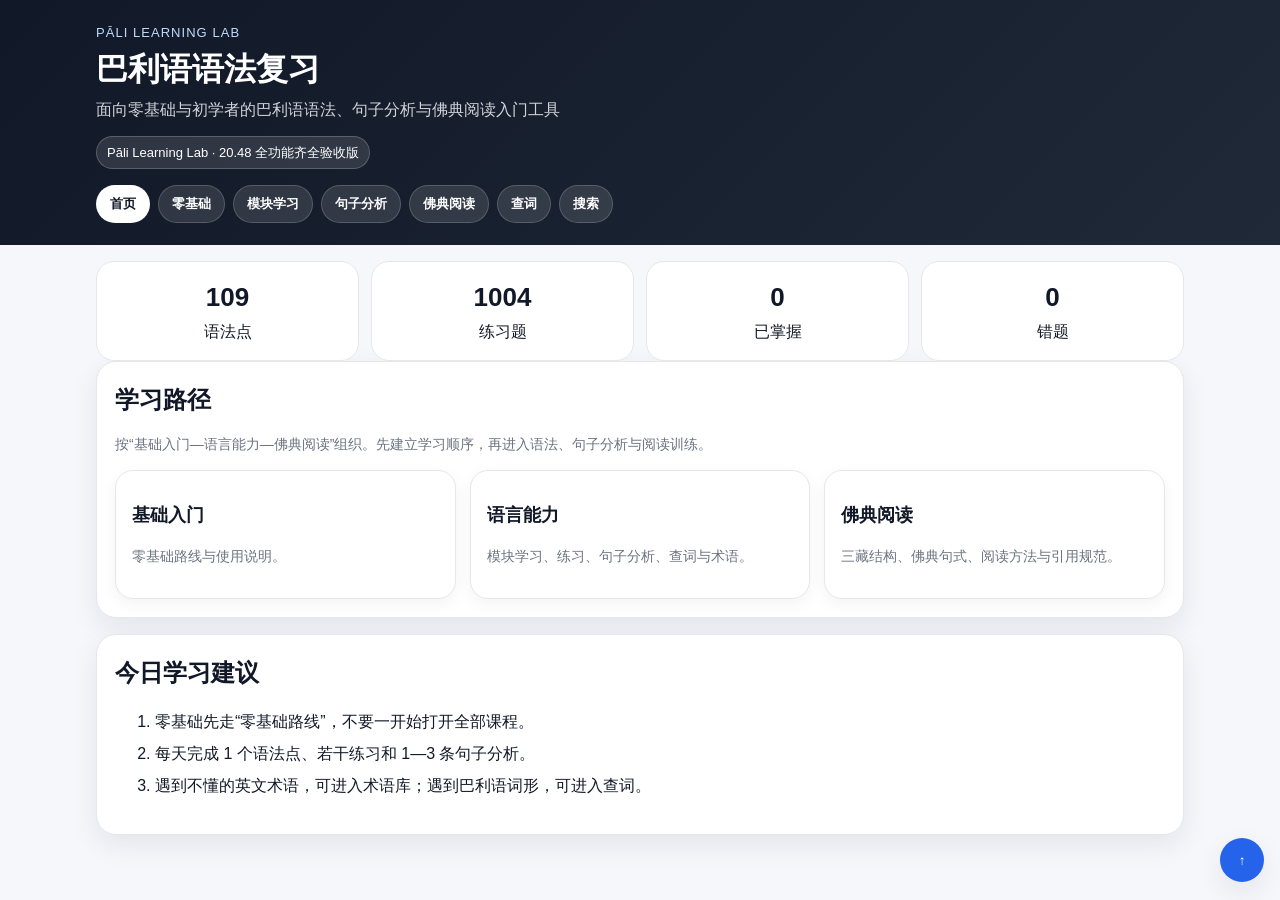
==== index.html @ fe6819bc "Add files via upload" ====
<!doctype html>
<html lang="zh-CN">
<head>
  <meta charset="utf-8">
  <meta name="viewport" content="width=device-width, initial-scale=1">
  <meta http-equiv="Cache-Control" content="no-cache, no-store, must-revalidate">
  <meta http-equiv="Pragma" content="no-cache">
  <meta http-equiv="Expires" content="0">
  <title>巴利语语法复习｜Pāli Learning Lab</title>
  <link rel="stylesheet" href="style.css?v=20.48">
</head>
<body>
  <header class="site-header" id="top">
    <div class="header-inner">
      <div class="brand-block">
        <p class="eyebrow">Pāli Learning Lab</p>
        <h1>巴利语语法复习</h1>
        <p class="subtitle">面向零基础与初学者的巴利语语法、句子分析与佛典阅读入门工具</p>
        <span class="version-badge">Pāli Learning Lab · 20.48 全功能齐全验收版</span>
      </div>
      <nav class="top-nav" aria-label="主导航">
        <button data-page="home">首页</button>
        <button data-page="routes">零基础</button>
        <button data-page="modules">模块学习</button>
        <button data-page="sentence">句子分析</button>
        <button data-page="buddhist">佛典阅读</button>
        <button data-page="dictionary">查词</button>
        <button data-page="search">搜索</button>
      </nav>
    </div>
  </header>

  <main class="container">
    <section id="app" class="app-panel" aria-live="polite"><div class="card loading">正在加载，请稍候……</div></section>
  </main>

  <button class="float-top" data-action="top" aria-label="回到顶部">↑</button>

  <script src="app.js?v=20.48"></script>
</body>
</html>
---- style.css ----
:root{
  --bg:#f6f7fb;--card:#ffffff;--ink:#111827;--muted:#6b7280;--line:#e5e7eb;
  --blue:#2563eb;--blue-soft:#dbeafe;--green:#16a34a;--green-soft:#dcfce7;
  --red:#dc2626;--red-soft:#fee2e2;--gold:#b7791f;--gold-soft:#fef3c7;
  --shadow:0 10px 28px rgba(15,23,42,.08);--radius:20px;
}
*{box-sizing:border-box}html{scroll-behavior:smooth}body{margin:0;background:var(--bg);color:var(--ink);font-family:-apple-system,BlinkMacSystemFont,"Segoe UI","Microsoft YaHei",Arial,sans-serif;line-height:1.65}.site-header{background:linear-gradient(135deg,#111827,#1f2937);color:#fff}.header-inner{max-width:1120px;margin:0 auto;padding:22px 16px}.eyebrow{margin:0 0 6px;color:#bfdbfe;letter-spacing:.08em;text-transform:uppercase;font-size:13px}.brand-block h1{font-size:32px;line-height:1.25;margin:0}.subtitle{margin:8px 0 12px;color:#d1d5db}.version-badge{display:inline-block;background:rgba(255,255,255,.12);border:1px solid rgba(255,255,255,.2);border-radius:999px;padding:5px 10px;font-size:13px}.top-nav{display:flex;flex-wrap:wrap;gap:8px;margin-top:16px}.top-nav button{width:auto;margin:0;padding:9px 13px;border-radius:999px;background:rgba(255,255,255,.12);border:1px solid rgba(255,255,255,.18);color:#fff;font-weight:800}.top-nav button.active,.top-nav button:hover{background:#fff;color:#111827}.container{max-width:1120px;margin:0 auto;padding:16px}.app-panel{min-height:50vh}.card{background:var(--card);border:1px solid var(--line);border-radius:var(--radius);padding:18px;margin-bottom:16px;box-shadow:var(--shadow)}.card.compact{padding:14px}.grid{display:grid;grid-template-columns:repeat(3,1fr);gap:14px}.grid.two{grid-template-columns:repeat(2,1fr)}.grid.four{grid-template-columns:repeat(4,1fr)}.entry-card,.module-card,.lesson-card,.result-card,.term-card,.sentence-card{background:#fff;border:1px solid var(--line);border-radius:18px;padding:16px;box-shadow:0 5px 16px rgba(15,23,42,.05)}.entry-card.clickable,.module-card,.lesson-card,.result-card.clickable,.term-card.clickable{cursor:pointer;transition:.16s}.entry-card.clickable:hover,.module-card:hover,.lesson-card:hover,.result-card.clickable:hover,.term-card.clickable:hover{transform:translateY(-2px);border-color:var(--blue);box-shadow:0 10px 22px rgba(37,99,235,.12)}h2{margin:0 0 12px;font-size:24px}h3{margin:14px 0 8px;font-size:18px}.muted{color:var(--muted);font-size:14px}.stats{display:grid;grid-template-columns:repeat(4,1fr);gap:12px}.stat{background:#fff;border:1px solid var(--line);border-radius:18px;padding:14px;text-align:center}.stat strong{display:block;font-size:26px}.section-title{display:flex;align-items:center;gap:8px;margin:18px 0 10px}.section-title:before{content:"";width:5px;height:22px;border-radius:999px;background:var(--blue)}button,.btn{display:inline-flex;align-items:center;justify-content:center;gap:6px;border:0;border-radius:14px;background:#e5e7eb;color:#111827;padding:11px 14px;font-weight:800;cursor:pointer;text-decoration:none}.btn.primary,button.primary{background:var(--blue);color:#fff}.btn.secondary,button.secondary{background:#6b7280;color:#fff}.btn.success,button.success{background:var(--green);color:#fff}.btn.danger,button.danger{background:var(--red);color:#fff}.button-row{display:flex;flex-wrap:wrap;gap:10px;margin:12px 0}.button-row button,.button-row .btn{width:auto}.nav-row{display:flex;flex-wrap:wrap;gap:8px;margin:12px 0}.nav-row button{width:auto;padding:9px 12px}.pill{display:inline-block;border-radius:999px;background:var(--blue-soft);color:#1d4ed8;padding:4px 9px;font-size:12px;font-weight:800;margin:2px}.pill.green{background:var(--green-soft);color:#166534}.pill.red{background:var(--red-soft);color:#991b1b}.pill.gold{background:var(--gold-soft);color:#854d0e}.loading{padding:28px;text-align:center;color:var(--muted)}.error{background:var(--red-soft);border:1px solid #fecaca;border-radius:16px;padding:14px;color:#991b1b}.hidden{display:none!important}input,select,textarea{width:100%;border:1px solid #d1d5db;border-radius:14px;padding:11px 12px;font-size:16px;background:#fff;margin:6px 0 12px}label{display:block;font-weight:800;margin-top:10px}.table-wrap{overflow-x:auto}table{width:100%;border-collapse:collapse;font-size:15px;margin-top:8px}th,td{border:1px solid var(--line);padding:9px;text-align:left;vertical-align:top}th{background:#f3f4f6}.example{border-left:4px solid var(--blue);background:#f9fafb;border-radius:14px;padding:12px;margin:10px 0}.pali{font-size:19px;font-weight:800}.translation{color:#374151}.note{color:var(--muted);font-size:14px}.ipa-term{border-bottom:1px dotted #64748b;position:relative;cursor:help}.ipa-term:hover:after,.ipa-term.show-ipa:after{content:attr(data-ipa);position:absolute;left:0;bottom:100%;white-space:nowrap;background:#111827;color:#fff;border-radius:8px;padding:3px 7px;font-size:12px;z-index:9}.ipa-inline{color:#4b5563;margin-left:4px}.vocab-details>summary{cursor:pointer;font-weight:800}.vocab-table td:first-child{font-weight:800}.abbr-list{display:flex;flex-wrap:wrap;gap:6px}.abbr-chip{background:#eef2ff;color:#3730a3;border-radius:999px;padding:4px 8px;font-size:12px;font-weight:800}.concept-btn{width:auto;background:#eef2ff;color:#1e40af;border:1px solid #bfdbfe;margin:3px;padding:7px 10px}.tabs{display:flex;flex-wrap:wrap;gap:8px;margin:12px 0}.tabs button{width:auto}.tabs button.active{background:var(--blue);color:#fff}.search-groups{display:grid;gap:14px}.result-list{display:grid;gap:10px}.sentence-main{font-size:22px;font-weight:800;margin:8px 0}.token-table td:first-child{font-weight:800}.exercise-box{background:#f9fafb;border:1px solid var(--line);border-radius:18px;padding:16px;margin:12px 0}.option{display:block;width:100%;text-align:left;margin:8px 0;background:#f3f4f6}.option.selected{outline:2px solid var(--blue);background:var(--blue-soft)}.feedback{padding:12px;border-radius:14px;margin-top:10px}.feedback.good{background:var(--green-soft);color:#166534}.feedback.bad{background:var(--red-soft);color:#991b1b}.float-top{position:fixed;right:16px;bottom:18px;width:44px;height:44px;border-radius:999px;background:var(--blue);color:#fff;box-shadow:var(--shadow)}.footer-note{text-align:center;color:var(--muted);font-size:13px;margin:28px 0}.reading-list{display:grid;gap:12px}.summary-list li{margin-bottom:6px}.progressbar{height:8px;background:#e5e7eb;border-radius:999px;overflow:hidden}.progressbar span{display:block;height:100%;background:var(--green)}@media(max-width:780px){.grid,.grid.two,.grid.four,.stats{grid-template-columns:1fr}.brand-block h1{font-size:26px}.top-nav{gap:6px}.top-nav button{font-size:14px;padding:8px 10px}.container{padding:12px}.card{padding:15px}.button-row button,.nav-row button{flex:1 1 auto}.sentence-main{font-size:20px}table{font-size:14px}.float-top{right:10px;bottom:12px}}

/* 1.1 hybrid polish */
.loading{padding:18px;text-align:center;color:#6b7280}.ipa-term{border-bottom:1px dotted currentColor;cursor:help;position:relative}.ipa-term::after{content:attr(data-ipa);display:none;position:absolute;left:0;top:1.4em;z-index:20;background:#111827;color:#fff;border-radius:10px;padding:4px 8px;font-size:12px;white-space:nowrap;box-shadow:0 8px 18px rgba(0,0,0,.16)}.ipa-term:hover::after,.ipa-term.show-ipa::after{display:inline-block}.ipa-inline{font-weight:500;color:#6b7280;margin-left:6px}.vocab-table td:first-child{font-weight:800;color:#111827}.nav-row{display:flex;gap:8px;flex-wrap:wrap;margin:10px 0 14px}.nav-row button{width:auto}.button-row{display:flex;gap:8px;flex-wrap:wrap}.button-row button{width:auto;flex:1 1 150px}.tabs{display:flex;gap:8px;flex-wrap:wrap;margin:12px 0}.tabs button{width:auto}.tabs .active{background:#2563eb;color:white}.result-card,.lesson-card,.entry-card,.module-card{word-break:break-word}
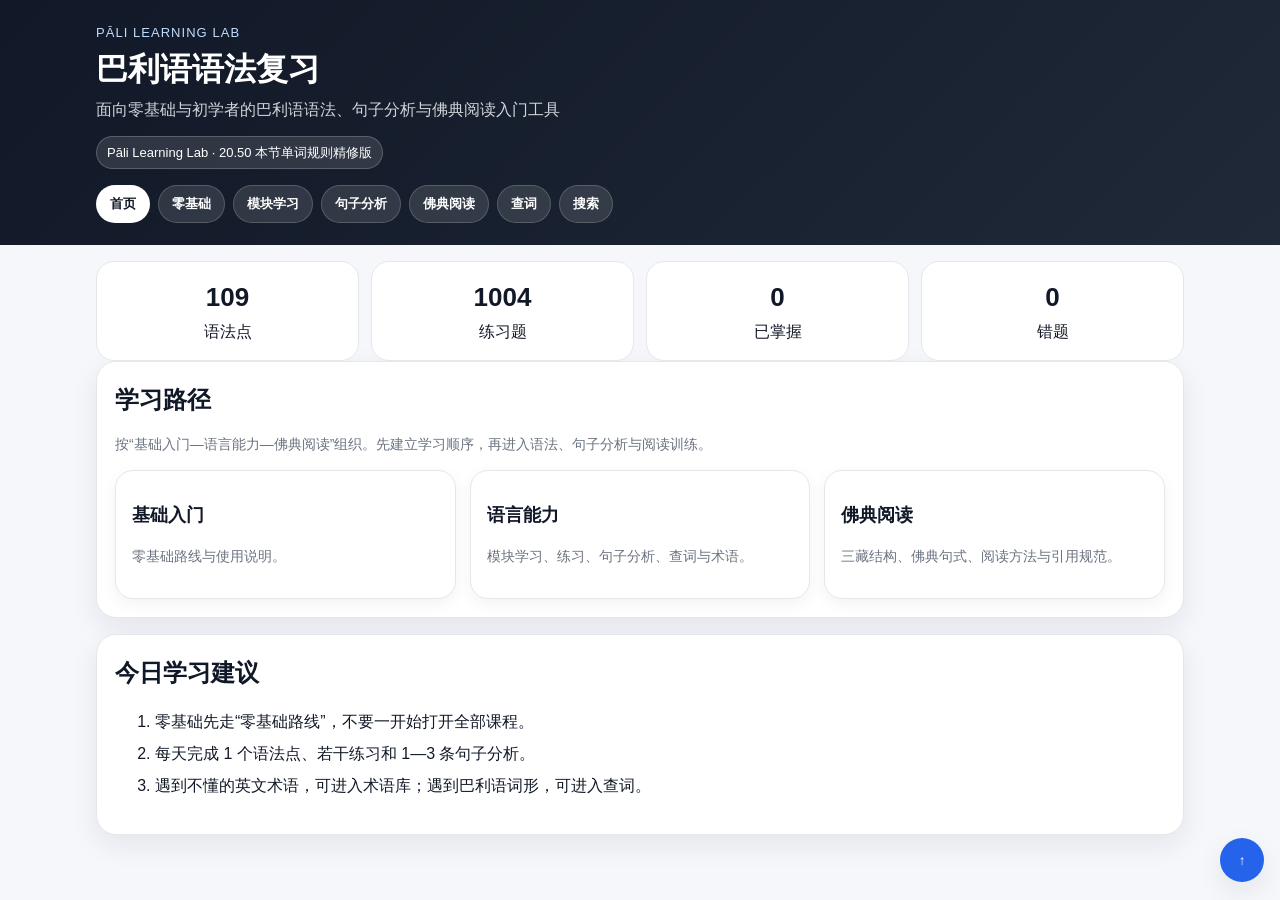
==== commit 7dadd1b1: "Add files via upload" ====
--- a/index.html
+++ b/index.html
@@ -7,7 +7,7 @@
   <meta http-equiv="Pragma" content="no-cache">
   <meta http-equiv="Expires" content="0">
   <title>巴利语语法复习｜Pāli Learning Lab</title>
-  <link rel="stylesheet" href="style.css?v=20.48">
+  <link rel="stylesheet" href="style.css?v=20.50">
 </head>
 <body>
   <header class="site-header" id="top">
@@ -16,7 +16,7 @@
         <p class="eyebrow">Pāli Learning Lab</p>
         <h1>巴利语语法复习</h1>
         <p class="subtitle">面向零基础与初学者的巴利语语法、句子分析与佛典阅读入门工具</p>
-        <span class="version-badge">Pāli Learning Lab · 20.48 全功能齐全验收版</span>
+        <span class="version-badge">Pāli Learning Lab · 20.50 本节单词规则精修版</span>
       </div>
       <nav class="top-nav" aria-label="主导航">
         <button data-page="home">首页</button>
@@ -36,6 +36,6 @@
 
   <button class="float-top" data-action="top" aria-label="回到顶部">↑</button>
 
-  <script src="app.js?v=20.48"></script>
+  <script src="app.js?v=20.50"></script>
 </body>
 </html>
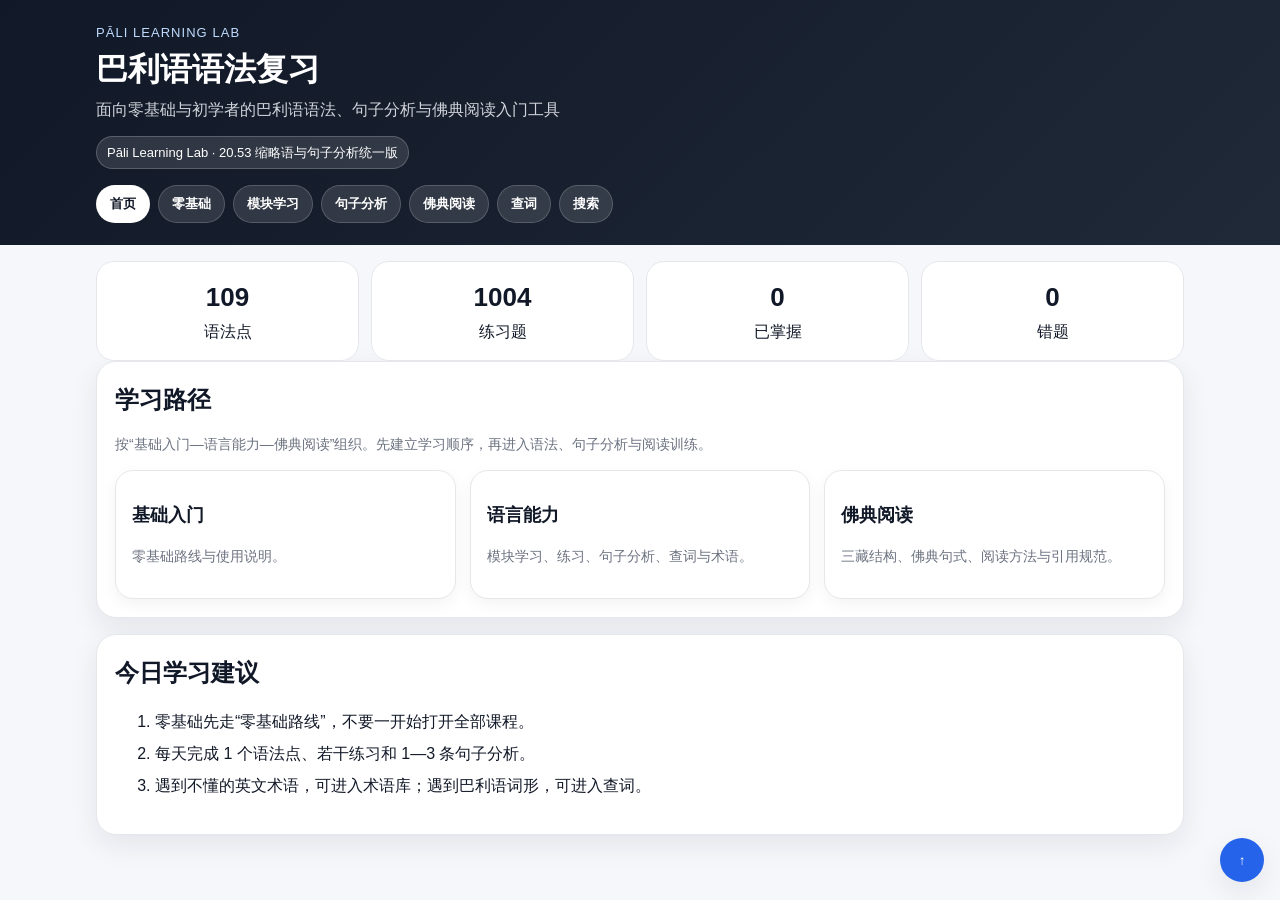
==== commit f817689f: "Add files via upload" ====
--- a/index.html
+++ b/index.html
@@ -7,7 +7,7 @@
   <meta http-equiv="Pragma" content="no-cache">
   <meta http-equiv="Expires" content="0">
   <title>巴利语语法复习｜Pāli Learning Lab</title>
-  <link rel="stylesheet" href="style.css?v=20.50">
+  <link rel="stylesheet" href="style.css?v=20.53 缩略语与句子分析统一版">
 </head>
 <body>
   <header class="site-header" id="top">
@@ -16,7 +16,7 @@
         <p class="eyebrow">Pāli Learning Lab</p>
         <h1>巴利语语法复习</h1>
         <p class="subtitle">面向零基础与初学者的巴利语语法、句子分析与佛典阅读入门工具</p>
-        <span class="version-badge">Pāli Learning Lab · 20.50 本节单词规则精修版</span>
+        <span class="version-badge">Pāli Learning Lab · 20.53 缩略语与句子分析统一版</span>
       </div>
       <nav class="top-nav" aria-label="主导航">
         <button data-page="home">首页</button>
@@ -36,6 +36,6 @@
 
   <button class="float-top" data-action="top" aria-label="回到顶部">↑</button>
 
-  <script src="app.js?v=20.50"></script>
+  <script src="app.js?v=20.53 缩略语与句子分析统一版"></script>
 </body>
 </html>
--- a/style.css
+++ b/style.css
@@ -8,3 +8,11 @@
 
 /* 1.1 hybrid polish */
 .loading{padding:18px;text-align:center;color:#6b7280}.ipa-term{border-bottom:1px dotted currentColor;cursor:help;position:relative}.ipa-term::after{content:attr(data-ipa);display:none;position:absolute;left:0;top:1.4em;z-index:20;background:#111827;color:#fff;border-radius:10px;padding:4px 8px;font-size:12px;white-space:nowrap;box-shadow:0 8px 18px rgba(0,0,0,.16)}.ipa-term:hover::after,.ipa-term.show-ipa::after{display:inline-block}.ipa-inline{font-weight:500;color:#6b7280;margin-left:6px}.vocab-table td:first-child{font-weight:800;color:#111827}.nav-row{display:flex;gap:8px;flex-wrap:wrap;margin:10px 0 14px}.nav-row button{width:auto}.button-row{display:flex;gap:8px;flex-wrap:wrap}.button-row button{width:auto;flex:1 1 150px}.tabs{display:flex;gap:8px;flex-wrap:wrap;margin:12px 0}.tabs button{width:auto}.tabs .active{background:#2563eb;color:white}.result-card,.lesson-card,.entry-card,.module-card{word-break:break-word}
+
+
+/* 20.51 cleanup: grammar labels are plain text, not link-like chips */
+.abbr-list{display:block;line-height:1.9}
+.abbr-chip,.abbr-chip.plain{background:transparent!important;color:#111827!important;border-radius:0!important;padding:0!important;margin-right:12px;font-weight:500;font-size:14px}
+.abbr-chip .ipa-term{border-bottom:0!important;color:#111827!important;cursor:default!important}
+.abbr-chip .ipa-term::after{display:none!important;content:none!important}
+.term-card .ipa-inline{color:#4b5563;font-weight:500;margin-left:6px}
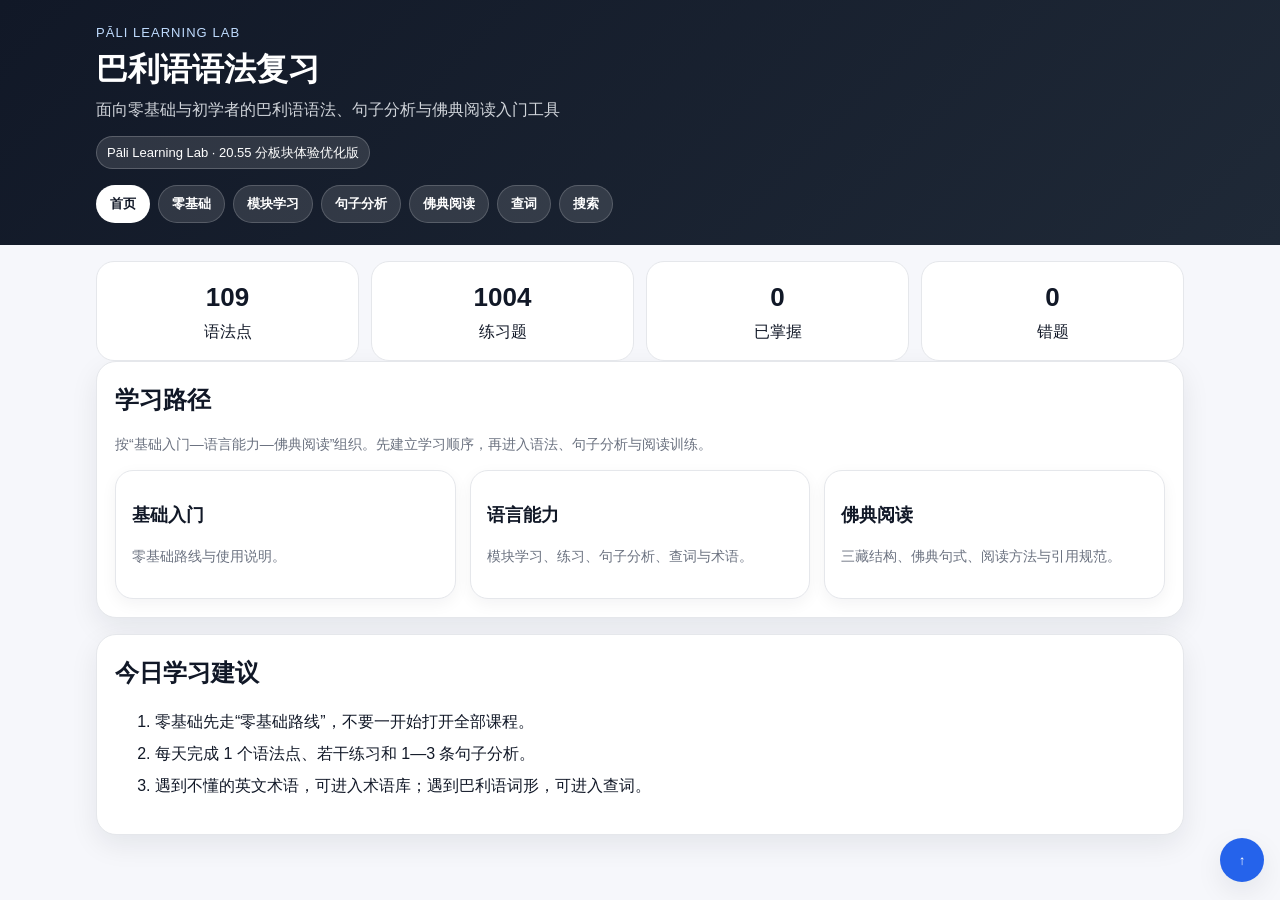
==== commit e2eecd9d: "Add files via upload" ====
--- a/index.html
+++ b/index.html
@@ -7,7 +7,7 @@
   <meta http-equiv="Pragma" content="no-cache">
   <meta http-equiv="Expires" content="0">
   <title>巴利语语法复习｜Pāli Learning Lab</title>
-  <link rel="stylesheet" href="style.css?v=20.53 缩略语与句子分析统一版">
+  <link rel="stylesheet" href="style.css?v=20.55">
 </head>
 <body>
   <header class="site-header" id="top">
@@ -16,7 +16,7 @@
         <p class="eyebrow">Pāli Learning Lab</p>
         <h1>巴利语语法复习</h1>
         <p class="subtitle">面向零基础与初学者的巴利语语法、句子分析与佛典阅读入门工具</p>
-        <span class="version-badge">Pāli Learning Lab · 20.53 缩略语与句子分析统一版</span>
+        <span class="version-badge">Pāli Learning Lab · 20.55 分板块体验优化版</span>
       </div>
       <nav class="top-nav" aria-label="主导航">
         <button data-page="home">首页</button>
@@ -36,6 +36,6 @@
 
   <button class="float-top" data-action="top" aria-label="回到顶部">↑</button>
 
-  <script src="app.js?v=20.53 缩略语与句子分析统一版"></script>
+  <script src="app.js?v=20.55"></script>
 </body>
 </html>
--- a/style.css
+++ b/style.css
@@ -1,3 +1,4 @@
+/* Pāli Learning Lab · 20.55 checked clean stylesheet */
 :root{
   --bg:#f6f7fb;--card:#ffffff;--ink:#111827;--muted:#6b7280;--line:#e5e7eb;
   --blue:#2563eb;--blue-soft:#dbeafe;--green:#16a34a;--green-soft:#dcfce7;
@@ -10,9 +11,19 @@
 .loading{padding:18px;text-align:center;color:#6b7280}.ipa-term{border-bottom:1px dotted currentColor;cursor:help;position:relative}.ipa-term::after{content:attr(data-ipa);display:none;position:absolute;left:0;top:1.4em;z-index:20;background:#111827;color:#fff;border-radius:10px;padding:4px 8px;font-size:12px;white-space:nowrap;box-shadow:0 8px 18px rgba(0,0,0,.16)}.ipa-term:hover::after,.ipa-term.show-ipa::after{display:inline-block}.ipa-inline{font-weight:500;color:#6b7280;margin-left:6px}.vocab-table td:first-child{font-weight:800;color:#111827}.nav-row{display:flex;gap:8px;flex-wrap:wrap;margin:10px 0 14px}.nav-row button{width:auto}.button-row{display:flex;gap:8px;flex-wrap:wrap}.button-row button{width:auto;flex:1 1 150px}.tabs{display:flex;gap:8px;flex-wrap:wrap;margin:12px 0}.tabs button{width:auto}.tabs .active{background:#2563eb;color:white}.result-card,.lesson-card,.entry-card,.module-card{word-break:break-word}
 
 
-/* 20.51 cleanup: grammar labels are plain text, not link-like chips */
+
 .abbr-list{display:block;line-height:1.9}
 .abbr-chip,.abbr-chip.plain{background:transparent!important;color:#111827!important;border-radius:0!important;padding:0!important;margin-right:12px;font-weight:500;font-size:14px}
 .abbr-chip .ipa-term{border-bottom:0!important;color:#111827!important;cursor:default!important}
 .abbr-chip .ipa-term::after{display:none!important;content:none!important}
 .term-card .ipa-inline{color:#4b5563;font-weight:500;margin-left:6px}
+
+
+.abbr-details>summary{cursor:pointer;font-weight:800;color:#111827;list-style:revert}
+.abbr-details .abbr-list{margin-top:10px}
+.abbr-line{color:#111827;font-size:14px;line-height:1.9}
+.notice{background:#f0f9ff;border:1px solid #bae6fd;border-radius:16px;padding:12px;margin:12px 0;color:#0f172a}
+button.secondary{background:#64748b;color:#fff}
+
+
+.lookup-card,.lookup-layer{border:1px solid #e5e7eb;border-radius:14px;padding:14px;margin:12px 0;background:#fff}.lookup-layer h4{margin:0 0 8px;color:#111827}.lookup-row{display:grid;grid-template-columns:1.3fr 1fr 1fr;gap:8px;border-bottom:1px solid #f3f4f6;padding:8px 0}.lookup-row:last-child{border-bottom:0}.lemma-box{display:inline-block;background:#f8fafc;border:1px solid #d1d5db;border-radius:10px;padding:8px 12px;font-weight:800}.quick-row{display:flex;flex-wrap:wrap;gap:8px;margin:10px 0}.small-chip{width:auto;margin:0;padding:7px 10px;border-radius:999px;font-size:14px;background:#eef2ff;color:#1e3a8a}.dict-site h3{margin-bottom:8px}.sentence-card .notice,.notice{background:#fffbeb;border:1px solid #fde68a;border-radius:14px;padding:12px;margin:12px 0;color:#78350f}.search-groups .card.compact{box-shadow:none;border:1px solid #e5e7eb}.ipa-inline{font-weight:600;color:#374151;margin-left:6px}.term-card{border:1px solid #e5e7eb;border-radius:14px;padding:14px;background:#fff}.term-card h3{margin-top:0}.btn{display:inline-block;text-align:center;text-decoration:none;border-radius:12px;padding:10px 12px;font-weight:800}.grid.three{grid-template-columns:repeat(3,1fr)}@media(max-width:760px){.lookup-row{grid-template-columns:1fr}.grid.three{grid-template-columns:1fr}.quick-row .small-chip,.quick-row .concept-btn{flex:1 1 auto}.table-wrap{overflow-x:auto}}
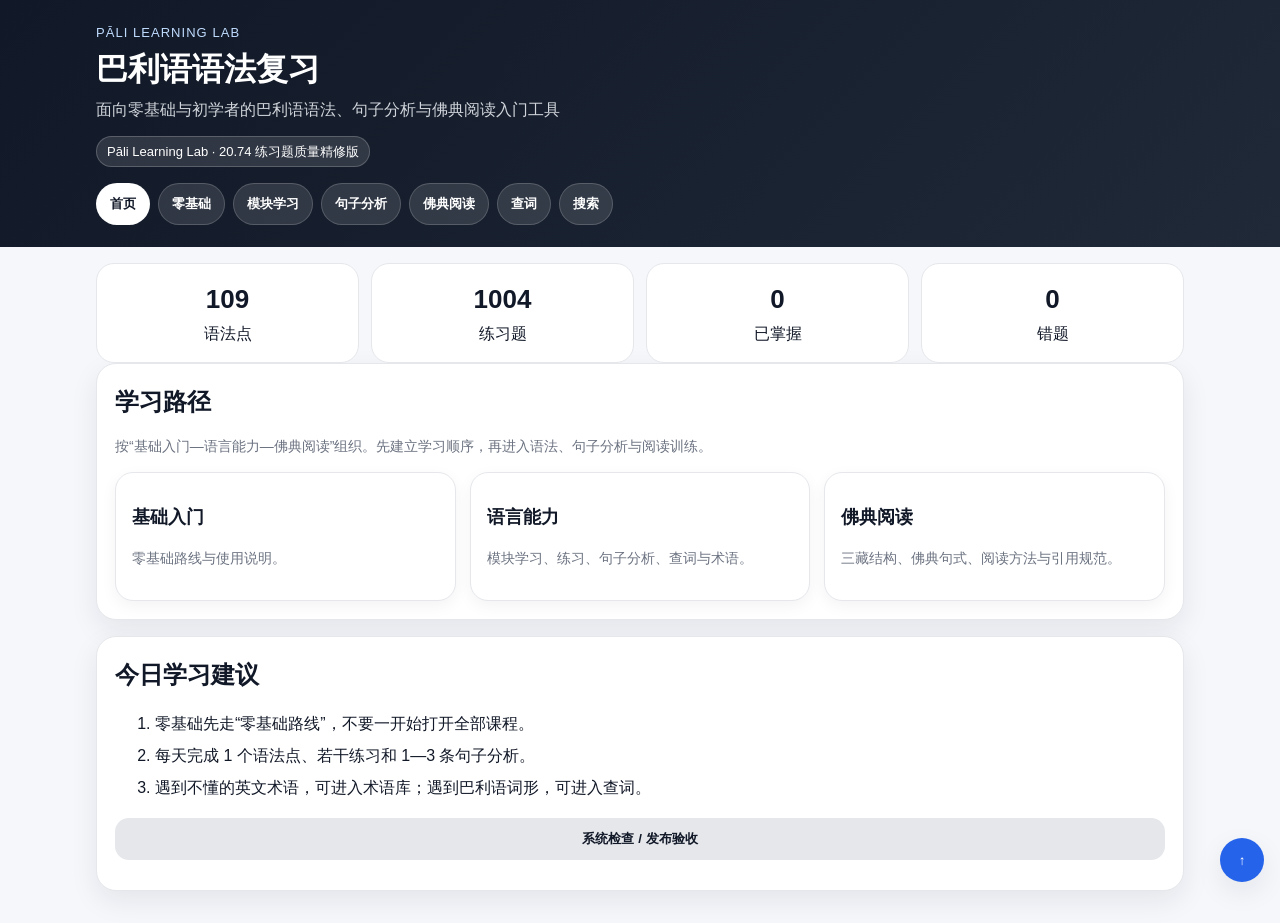
==== commit 45ebefec: "Add files via upload" ====
--- a/index.html
+++ b/index.html
@@ -7,7 +7,7 @@
   <meta http-equiv="Pragma" content="no-cache">
   <meta http-equiv="Expires" content="0">
   <title>巴利语语法复习｜Pāli Learning Lab</title>
-  <link rel="stylesheet" href="style.css?v=20.55">
+  <link rel="stylesheet" href="style.css?v=20.74">
 </head>
 <body>
   <header class="site-header" id="top">
@@ -16,7 +16,7 @@
         <p class="eyebrow">Pāli Learning Lab</p>
         <h1>巴利语语法复习</h1>
         <p class="subtitle">面向零基础与初学者的巴利语语法、句子分析与佛典阅读入门工具</p>
-        <span class="version-badge">Pāli Learning Lab · 20.55 分板块体验优化版</span>
+        <span class="version-badge">Pāli Learning Lab · 20.74 练习题质量精修版</span>
       </div>
       <nav class="top-nav" aria-label="主导航">
         <button data-page="home">首页</button>
@@ -36,6 +36,6 @@
 
   <button class="float-top" data-action="top" aria-label="回到顶部">↑</button>
 
-  <script src="app.js?v=20.55"></script>
+  <script src="app.js?v=20.74"></script>
 </body>
 </html>
--- a/style.css
+++ b/style.css
@@ -1,4 +1,4 @@
-/* Pāli Learning Lab · 20.55 checked clean stylesheet */
+/* Pāli Learning Lab · 20.56 checked clean stylesheet */
 :root{
   --bg:#f6f7fb;--card:#ffffff;--ink:#111827;--muted:#6b7280;--line:#e5e7eb;
   --blue:#2563eb;--blue-soft:#dbeafe;--green:#16a34a;--green-soft:#dcfce7;
@@ -27,3 +27,152 @@
 
 
 .lookup-card,.lookup-layer{border:1px solid #e5e7eb;border-radius:14px;padding:14px;margin:12px 0;background:#fff}.lookup-layer h4{margin:0 0 8px;color:#111827}.lookup-row{display:grid;grid-template-columns:1.3fr 1fr 1fr;gap:8px;border-bottom:1px solid #f3f4f6;padding:8px 0}.lookup-row:last-child{border-bottom:0}.lemma-box{display:inline-block;background:#f8fafc;border:1px solid #d1d5db;border-radius:10px;padding:8px 12px;font-weight:800}.quick-row{display:flex;flex-wrap:wrap;gap:8px;margin:10px 0}.small-chip{width:auto;margin:0;padding:7px 10px;border-radius:999px;font-size:14px;background:#eef2ff;color:#1e3a8a}.dict-site h3{margin-bottom:8px}.sentence-card .notice,.notice{background:#fffbeb;border:1px solid #fde68a;border-radius:14px;padding:12px;margin:12px 0;color:#78350f}.search-groups .card.compact{box-shadow:none;border:1px solid #e5e7eb}.ipa-inline{font-weight:600;color:#374151;margin-left:6px}.term-card{border:1px solid #e5e7eb;border-radius:14px;padding:14px;background:#fff}.term-card h3{margin-top:0}.btn{display:inline-block;text-align:center;text-decoration:none;border-radius:12px;padding:10px 12px;font-weight:800}.grid.three{grid-template-columns:repeat(3,1fr)}@media(max-width:760px){.lookup-row{grid-template-columns:1fr}.grid.three{grid-template-columns:1fr}.quick-row .small-chip,.quick-row .concept-btn{flex:1 1 auto}.table-wrap{overflow-x:auto}}
+
+/* 20.56 dictionary panel cleanup */
+.pali-type-helper table{max-width:100%;}
+.pali-type-helper th,.pali-type-helper td{text-align:center;white-space:nowrap;}
+.char-btn{min-width:44px;padding:8px 10px;border:1px solid #d1d5db;background:#fff;border-radius:10px;font-weight:800;cursor:pointer;}
+.char-btn:hover{background:#eff6ff;border-color:#2563eb;}
+.dict-site .btn{display:inline-block;text-decoration:none;text-align:center;margin-top:10px;}
+#lookupStatus{margin-top:12px;}
+
+/* 20.57 dictionary layout and suggestion polish */
+.lookup-layout{display:grid;grid-template-columns:minmax(0,1fr) 260px;gap:16px;align-items:start}.lookup-side{background:#f8fafc;border:1px solid #e5e7eb;border-radius:18px;padding:14px}.suggest-box{min-height:42px;background:#f9fafb;border:1px dashed #d1d5db;border-radius:14px;padding:10px;margin:8px 0 12px}.dict-site .btn{display:inline-block;width:auto;margin-top:8px}.char-btn{width:auto;min-width:42px;margin:0;padding:8px 10px}.pali-type-helper table{text-align:center}.pali-type-helper th,.pali-type-helper td{text-align:center;white-space:nowrap}.small-chip{width:auto;margin:4px 6px 4px 0;padding:7px 10px;border-radius:999px;font-size:14px}.hidden{display:none!important}@media(max-width:760px){.lookup-layout{grid-template-columns:1fr}.lookup-side{order:2}}
+
+/* 20.60 diagnostics */
+.diag-table td:first-child{font-weight:800;min-width:180px}.diag-badge{display:inline-block;border-radius:999px;padding:3px 9px;font-size:12px;font-weight:800}.diag-badge.ok{background:#dcfce7;color:#166534}.diag-badge.warn{background:#fef3c7;color:#854d0e}.diag-badge.bad{background:#fee2e2;color:#991b1b}.diag-table td:nth-child(2){width:90px;white-space:nowrap}.diag-table td:nth-child(3){word-break:break-word}
+
+
+/* 20.61 diagnostics enhancement */
+.diag-table-wide th{background:#f8fafc;color:#111827;text-align:left}
+.diag-table-wide td:nth-child(1){font-weight:800;min-width:160px}
+.diag-table-wide td:nth-child(2){width:92px;white-space:nowrap}
+.diag-table-wide td:nth-child(4){min-width:220px;color:#374151}
+.diag-row.diag-bad{background:#fff7f7}
+.diag-row.diag-warn{background:#fffbeb}
+.diag-report-text{width:100%;min-height:180px;margin-top:12px;border:1px solid #e5e7eb;border-radius:14px;padding:12px;font-family:ui-monospace,SFMono-Regular,Menlo,Consolas,monospace;font-size:13px;line-height:1.6;background:#f9fafb;color:#111827}
+
+
+/* 20.63 句子分析分步训练优化 */
+.sentence-workbench .filter-grid{display:grid;grid-template-columns:repeat(4,minmax(0,1fr));gap:12px;margin:12px 0}.sentence-filter-grid label{margin-top:0}.sentence-meta{display:flex;gap:8px;flex-wrap:wrap;margin-bottom:10px}.badge.soft{background:#eef2ff;color:#3730a3}.badge.ok{background:#dcfce7;color:#166534}.badge.warn{background:#fee2e2;color:#991b1b}.sentence-step-row{grid-template-columns:repeat(5,minmax(0,1fr));gap:8px}.sentence-step-panel{border:1px solid #e5e7eb;background:#fff;border-radius:14px;padding:12px;margin:12px 0}.sentence-step-panel h3{margin:0 0 8px;font-size:16px}.compact-block{background:#f9fafb;border-radius:12px;padding:10px;margin:10px 0}.compact-block ol{margin:6px 0 0 20px}.token-table td,.token-table th{font-size:14px}.sentence-main{font-size:22px;font-weight:800;line-height:1.5;margin:12px 0}@media(max-width:760px){.sentence-workbench .filter-grid,.sentence-step-row{grid-template-columns:1fr}.sentence-main{font-size:19px}}
+
+/* 20.65 练习反馈与进度保存版 */
+.terminology-page .term-tools{display:grid;grid-template-columns:minmax(0,2fr) minmax(160px,1fr) auto;gap:10px;align-items:center;margin:14px 0}
+.terminology-page .term-tools input,.terminology-page .term-tools select{margin:0}
+.chip-row{display:flex;flex-wrap:wrap;gap:8px;margin:10px 0 14px}
+.mini-chip{width:auto;margin:0;padding:7px 10px;border-radius:999px;font-size:13px;background:#f3f4f6;color:#374151;border:1px solid #e5e7eb}
+.mini-chip:hover{background:#e0f2fe;color:#075985;border-color:#7dd3fc}
+.term-card{background:#fff;border:1px solid #e5e7eb;border-radius:18px;padding:16px;margin:12px 0;box-shadow:0 4px 14px rgba(15,23,42,.05)}
+.term-card.term-exact{border-color:#2563eb;box-shadow:0 8px 20px rgba(37,99,235,.12)}
+.term-head{display:flex;align-items:flex-start;justify-content:space-between;gap:10px}
+.term-head h3{margin:0 0 8px}
+.match-badge{display:inline-block;white-space:nowrap;background:#dbeafe;color:#1d4ed8;border-radius:999px;padding:4px 9px;font-size:12px;font-weight:700}
+.term-aliases{display:flex;flex-wrap:wrap;align-items:center;gap:6px}
+.tag{display:inline-block;background:#f8fafc;border:1px solid #e5e7eb;border-radius:999px;padding:3px 8px;font-size:12px;color:#374151}
+.term-example{background:#f9fafb;border-left-color:#64748b}
+.small-block{padding:10px;border-radius:12px;margin:10px 0}
+@media(max-width:760px){.terminology-page .term-tools{grid-template-columns:1fr}.term-head{display:block}.match-badge{margin-top:4px}}
+
+/* 20.65 练习反馈与进度保存 */
+.exercise-resume p{margin:.45rem 0 0;line-height:1.7}.exercise-box{border:1px solid #e5e7eb;border-radius:16px;padding:16px;background:#fff}.exercise-box .option{display:block;width:100%;text-align:left;margin:8px 0;padding:12px 14px;border:1px solid #d1d5db;border-radius:12px;background:#f9fafb;cursor:pointer}.exercise-box .option.selected{border-color:#2563eb;background:#eff6ff;font-weight:700}.feedback{margin-top:12px;padding:12px 14px;border-radius:12px;line-height:1.7}.feedback.good{background:#ecfdf5;border:1px solid #bbf7d0}.feedback.bad{background:#fef2f2;border:1px solid #fecaca}button[disabled]{opacity:.55;cursor:not-allowed}
+
+/* 20.69 移动端与视觉统一 */
+.searchbar{display:grid;grid-template-columns:1fr auto;gap:10px;align-items:center;margin:12px 0}.searchbar input{margin:0}.search-shortcuts button{width:auto;margin:4px 6px 4px 0;padding:7px 10px;border-radius:999px;font-size:14px}.search-group{margin-top:14px}.search-group-head{display:flex;justify-content:space-between;gap:10px;align-items:center;border-bottom:1px solid #e5e7eb;margin-bottom:8px}.count-pill{display:inline-block;background:#eef2ff;color:#1e3a8a;border-radius:999px;padding:2px 8px;font-size:13px}.search-page .result-card h3{margin-bottom:6px}.search-page .result-card{border-left:4px solid #dbeafe}@media(max-width:760px){.searchbar{grid-template-columns:1fr}.search-group-head{display:block}}
+
+/* 20.69 移动端与视觉统一版 */
+textarea#progressText{font-family:ui-monospace,SFMono-Regular,Menlo,Consolas,monospace;font-size:13px;line-height:1.5;min-height:280px}.notice{background:#eff6ff;border:1px solid #bfdbfe;border-radius:14px;padding:12px;margin:12px 0}.danger{background:#dc2626;color:#fff}.success{background:#16a34a;color:#fff}.button-row{display:grid;grid-template-columns:repeat(auto-fit,minmax(140px,1fr));gap:10px}
+
+/* 20.69 移动端与视觉统一版：只调整显示，不改功能逻辑 */
+:root{
+  --space-1:6px;
+  --space-2:10px;
+  --space-3:14px;
+  --space-4:18px;
+  --focus:0 0 0 3px rgba(37,99,235,.28);
+}
+body{font-size:16px;-webkit-text-size-adjust:100%;}
+button,.btn,input,select,textarea{min-height:42px;}
+button:focus-visible,.btn:focus-visible,input:focus-visible,select:focus-visible,textarea:focus-visible{outline:none;box-shadow:var(--focus);}
+.card,.entry-card,.module-card,.lesson-card,.result-card,.term-card,.sentence-card{overflow-wrap:anywhere;}
+.table-wrap{max-width:100%;border-radius:14px;}
+.table-wrap table{min-width:620px;}
+.example,.notice,.exercise-box,.sentence-step-panel{overflow-wrap:anywhere;}
+.example .pali,.sentence-main{word-break:normal;overflow-wrap:anywhere;}
+.token-table td,.token-table th,.vocab-table td,.vocab-table th{line-height:1.55;}
+.top-nav{align-items:center;}
+.top-nav button{white-space:nowrap;}
+.version-badge{max-width:100%;white-space:normal;line-height:1.5;}
+.button-row,.nav-row,.tabs,.quick-row,.chip-row{align-items:stretch;}
+.button-row button,.nav-row button,.tabs button,.quick-row button{min-height:42px;}
+.lookup-layout,.sentence-workbench,.terminology-page{max-width:100%;}
+.char-btn{touch-action:manipulation;}
+.float-top{z-index:40;}
+
+@media(max-width:900px){
+  .header-inner{padding:18px 14px;}
+  .container{padding:14px;}
+  .grid,.grid.two,.grid.three,.grid.four,.stats{grid-template-columns:1fr 1fr;}
+  .card{padding:16px;border-radius:18px;}
+  .entry-card,.module-card,.lesson-card,.result-card,.term-card,.sentence-card{padding:14px;border-radius:16px;}
+  h2{font-size:22px;}
+  h3{font-size:17px;}
+}
+
+@media(max-width:640px){
+  body{font-size:15.5px;line-height:1.7;}
+  .site-header{position:relative;}
+  .brand-block h1{font-size:24px;line-height:1.25;}
+  .subtitle{font-size:14px;margin:6px 0 10px;}
+  .version-badge{font-size:12px;padding:4px 9px;}
+  .top-nav{display:flex;flex-wrap:nowrap;overflow-x:auto;gap:6px;margin-top:12px;padding-bottom:6px;scrollbar-width:thin;-webkit-overflow-scrolling:touch;}
+  .top-nav button{flex:0 0 auto;font-size:13px;padding:8px 10px;min-height:38px;}
+  .container{padding:10px;}
+  .app-panel{min-height:55vh;}
+  .grid,.grid.two,.grid.three,.grid.four,.stats{grid-template-columns:1fr;gap:10px;}
+  .stat{padding:12px;}
+  .stat strong{font-size:22px;}
+  .card{padding:14px;margin-bottom:12px;border-radius:16px;box-shadow:0 4px 14px rgba(15,23,42,.06);}
+  .entry-card,.module-card,.lesson-card,.result-card,.term-card,.sentence-card{padding:13px;border-radius:15px;box-shadow:0 3px 10px rgba(15,23,42,.05);}
+  h2{font-size:20px;margin-bottom:10px;}
+  h3{font-size:16px;margin:12px 0 7px;}
+  .section-title{margin:14px 0 8px;}
+  .section-title:before{height:18px;width:4px;}
+  .button-row,.nav-row,.tabs,.quick-row,.chip-row{display:grid;grid-template-columns:1fr;gap:8px;}
+  .button-row button,.button-row .btn,.nav-row button,.tabs button,.quick-row button,.small-chip,.concept-btn{width:100%;justify-content:center;margin:0;}
+  .tabs{position:static;}
+  input,select,textarea{font-size:16px;padding:10px 11px;border-radius:12px;}
+  .searchbar{grid-template-columns:1fr;gap:8px;}
+  .search-shortcuts button{width:100%;margin:0 0 6px;}
+  .sentence-main{font-size:18px;line-height:1.55;}
+  .sentence-step-row,.sentence-workbench .filter-grid,.sentence-filter-grid{grid-template-columns:1fr!important;}
+  .sentence-step-panel{padding:11px;border-radius:13px;}
+  .lookup-layout{grid-template-columns:1fr;gap:12px;}
+  .lookup-side{order:2;padding:12px;border-radius:15px;}
+  .pali-type-helper .table-wrap table{min-width:520px;}
+  .char-btn{min-width:40px;min-height:40px;padding:7px 8px;}
+  .terminology-page .term-tools{grid-template-columns:1fr!important;gap:8px;}
+  .term-head{display:block;}
+  .match-badge{display:inline-block;margin:2px 0 6px;}
+  .diag-table-wide,.diag-table{font-size:13px;}
+  .diag-report-text{font-size:12px;min-height:140px;}
+  table{font-size:13.5px;}
+  th,td{padding:8px;}
+  .table-wrap{overflow-x:auto;-webkit-overflow-scrolling:touch;}
+  .float-top{right:10px;bottom:10px;width:42px;height:42px;}
+  textarea#progressText{min-height:220px;font-size:12.5px;}
+}
+
+@media(max-width:380px){
+  .brand-block h1{font-size:22px;}
+  .top-nav button{font-size:12.5px;padding:7px 9px;}
+  .card{padding:12px;}
+  .pali{font-size:17px;}
+  .sentence-main{font-size:17px;}
+}
+
+/* 20.69 版本发布流程版 */
+.release-checklist .mini-card{background:#f9fafb;border:1px solid #e5e7eb;border-radius:16px;padding:14px;}
+.release-checklist code{background:#eef2ff;color:#1e3a8a;border-radius:6px;padding:1px 5px;}
+.release-checklist ol{padding-left:1.25rem;}
+.release-checklist li{margin:.35rem 0;}
+.notice{background:#eff6ff;border:1px solid #bfdbfe;border-radius:14px;padding:12px;margin-top:12px;}
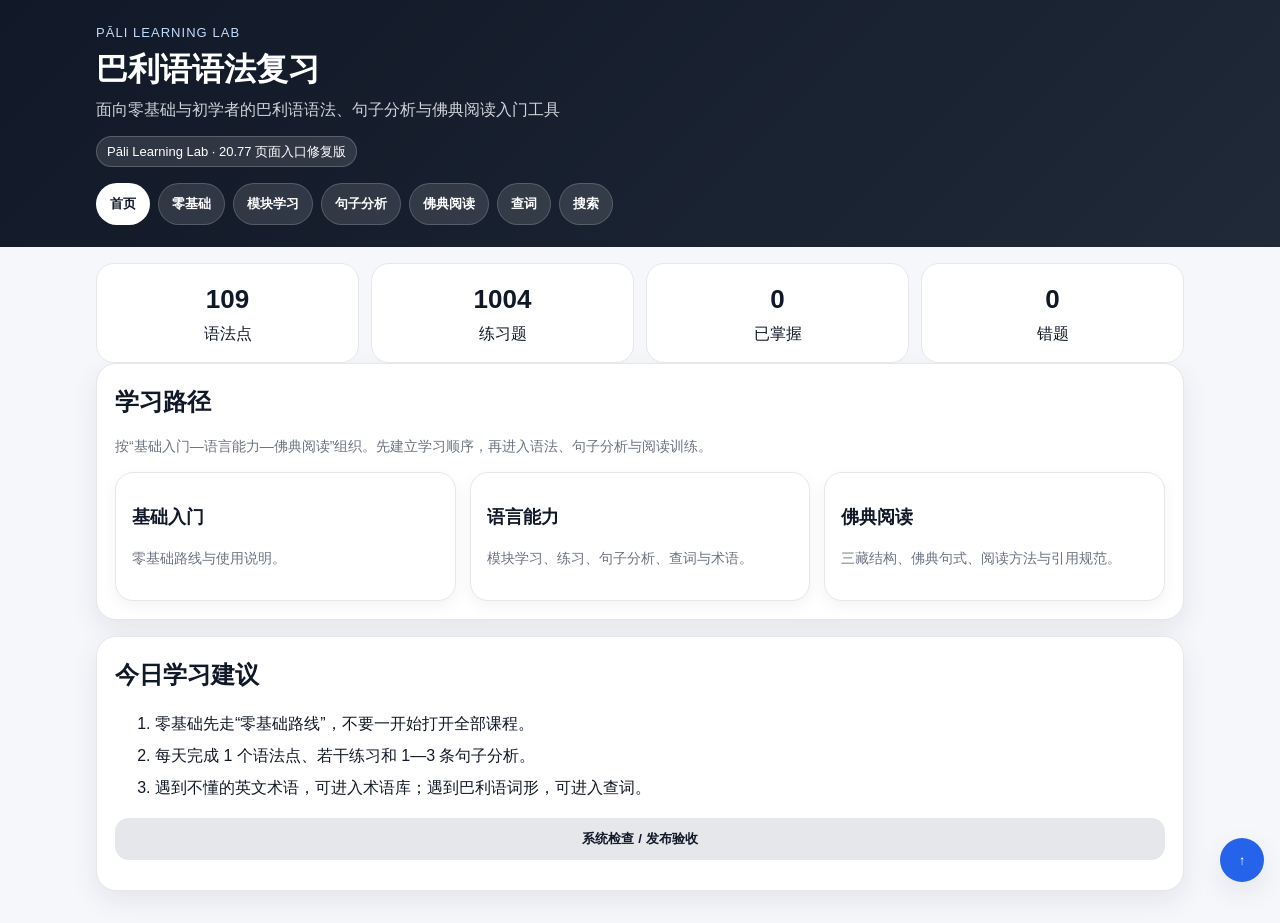
==== commit 32e1f801: "Add files via upload" ====
--- a/index.html
+++ b/index.html
@@ -7,7 +7,7 @@
   <meta http-equiv="Pragma" content="no-cache">
   <meta http-equiv="Expires" content="0">
   <title>巴利语语法复习｜Pāli Learning Lab</title>
-  <link rel="stylesheet" href="style.css?v=20.74">
+  <link rel="stylesheet" href="style.css?v=20.77">
 </head>
 <body>
   <header class="site-header" id="top">
@@ -16,7 +16,7 @@
         <p class="eyebrow">Pāli Learning Lab</p>
         <h1>巴利语语法复习</h1>
         <p class="subtitle">面向零基础与初学者的巴利语语法、句子分析与佛典阅读入门工具</p>
-        <span class="version-badge">Pāli Learning Lab · 20.74 练习题质量精修版</span>
+        <span class="version-badge">Pāli Learning Lab · 20.77 页面入口修复版</span>
       </div>
       <nav class="top-nav" aria-label="主导航">
         <button data-page="home">首页</button>
@@ -36,6 +36,6 @@
 
   <button class="float-top" data-action="top" aria-label="回到顶部">↑</button>
 
-  <script src="app.js?v=20.74"></script>
+  <script src="app.js?v=20.77"></script>
 </body>
 </html>
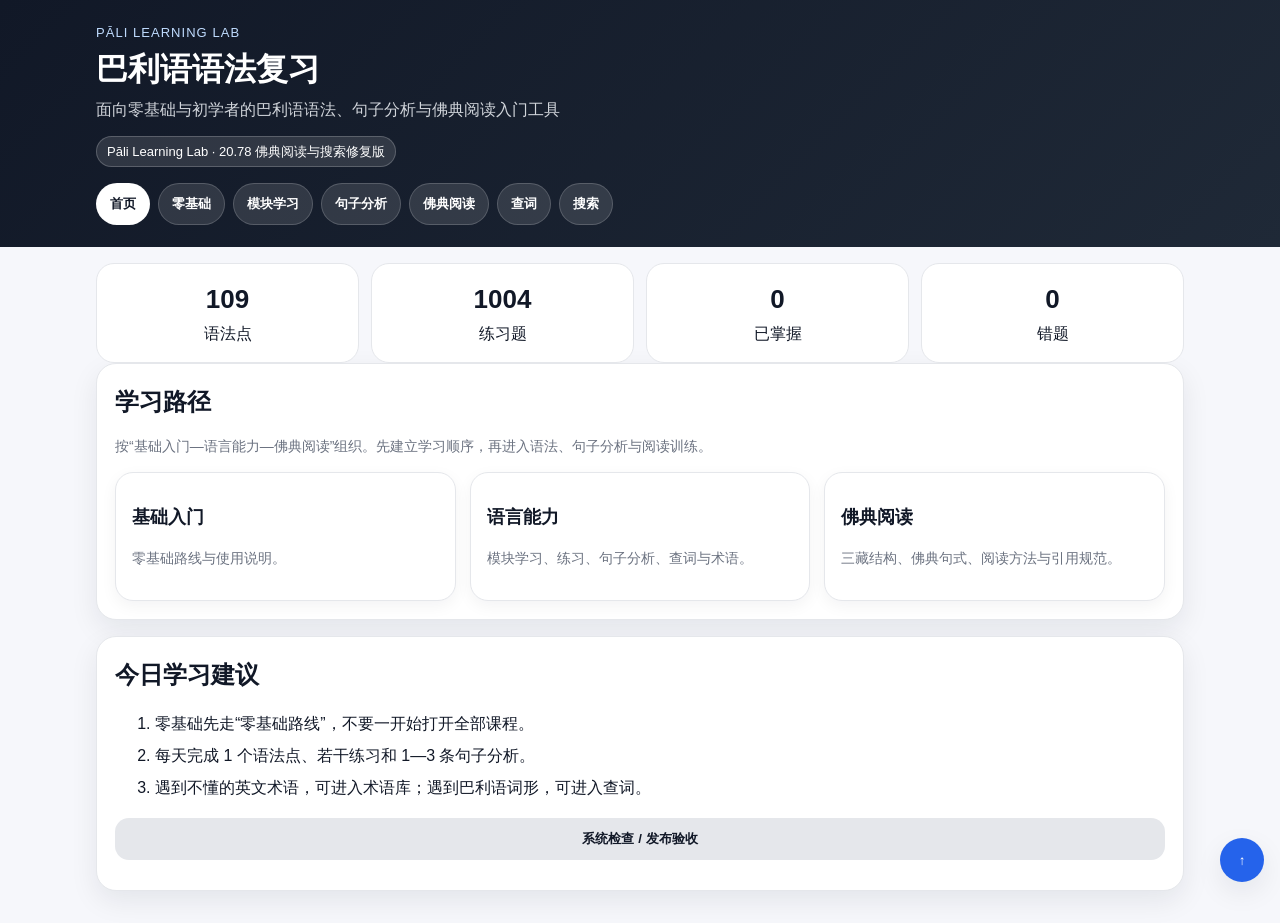
==== commit b6d02cd5: "Add files via upload" ====
--- a/index.html
+++ b/index.html
@@ -7,7 +7,7 @@
   <meta http-equiv="Pragma" content="no-cache">
   <meta http-equiv="Expires" content="0">
   <title>巴利语语法复习｜Pāli Learning Lab</title>
-  <link rel="stylesheet" href="style.css?v=20.77">
+  <link rel="stylesheet" href="style.css?v=20.78">
 </head>
 <body>
   <header class="site-header" id="top">
@@ -16,7 +16,7 @@
         <p class="eyebrow">Pāli Learning Lab</p>
         <h1>巴利语语法复习</h1>
         <p class="subtitle">面向零基础与初学者的巴利语语法、句子分析与佛典阅读入门工具</p>
-        <span class="version-badge">Pāli Learning Lab · 20.77 页面入口修复版</span>
+        <span class="version-badge">Pāli Learning Lab · 20.78 佛典阅读与搜索修复版</span>
       </div>
       <nav class="top-nav" aria-label="主导航">
         <button data-page="home">首页</button>
@@ -36,6 +36,6 @@
 
   <button class="float-top" data-action="top" aria-label="回到顶部">↑</button>
 
-  <script src="app.js?v=20.77"></script>
+  <script src="app.js?v=20.78"></script>
 </body>
 </html>
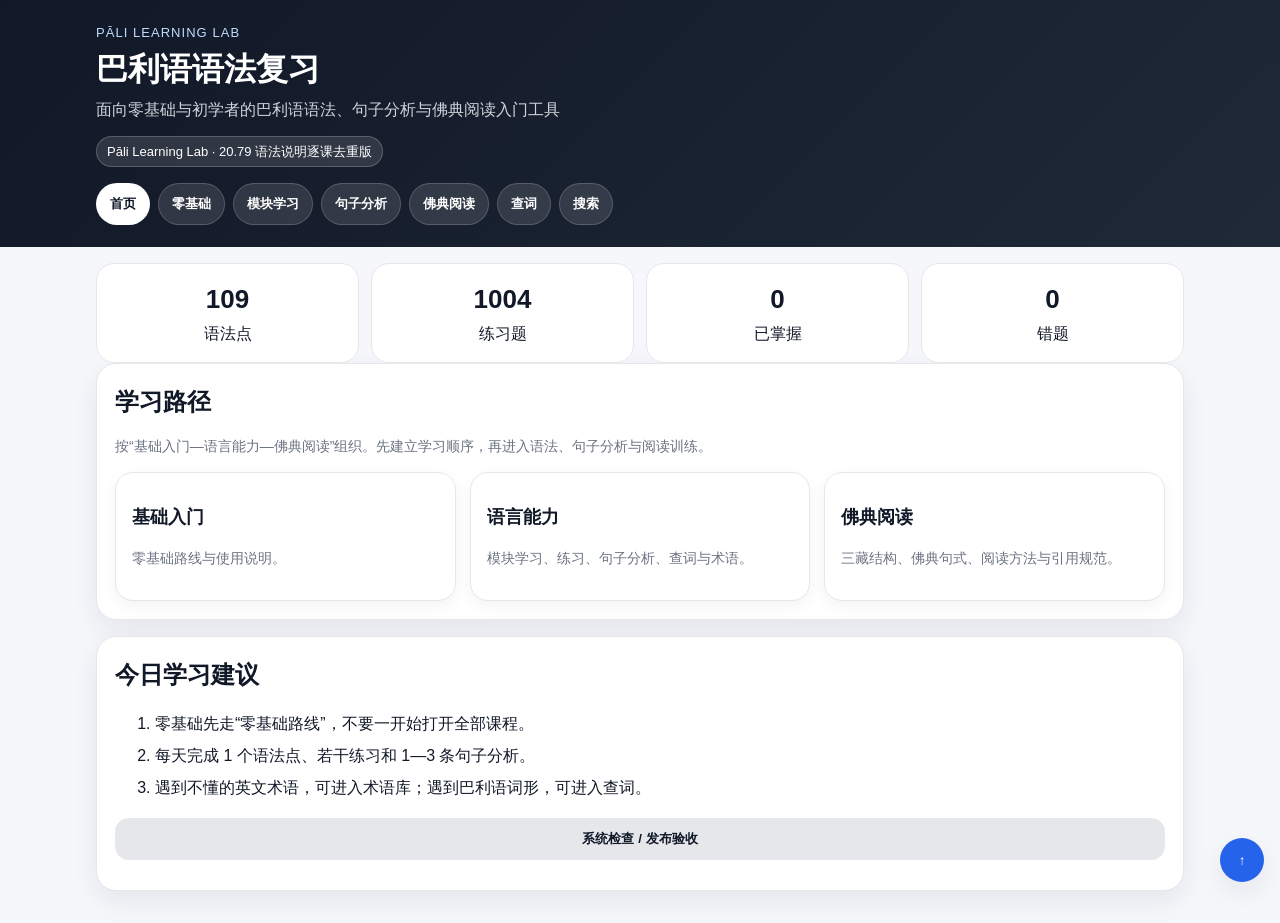
==== commit f0ee8a4b: "Add files via upload" ====
--- a/index.html
+++ b/index.html
@@ -7,7 +7,7 @@
   <meta http-equiv="Pragma" content="no-cache">
   <meta http-equiv="Expires" content="0">
   <title>巴利语语法复习｜Pāli Learning Lab</title>
-  <link rel="stylesheet" href="style.css?v=20.78">
+  <link rel="stylesheet" href="style.css?v=20.79">
 </head>
 <body>
   <header class="site-header" id="top">
@@ -16,7 +16,7 @@
         <p class="eyebrow">Pāli Learning Lab</p>
         <h1>巴利语语法复习</h1>
         <p class="subtitle">面向零基础与初学者的巴利语语法、句子分析与佛典阅读入门工具</p>
-        <span class="version-badge">Pāli Learning Lab · 20.78 佛典阅读与搜索修复版</span>
+        <span class="version-badge">Pāli Learning Lab · 20.79 语法说明逐课去重版</span>
       </div>
       <nav class="top-nav" aria-label="主导航">
         <button data-page="home">首页</button>
@@ -36,6 +36,6 @@
 
   <button class="float-top" data-action="top" aria-label="回到顶部">↑</button>
 
-  <script src="app.js?v=20.78"></script>
+  <script src="app.js?v=20.79"></script>
 </body>
 </html>
